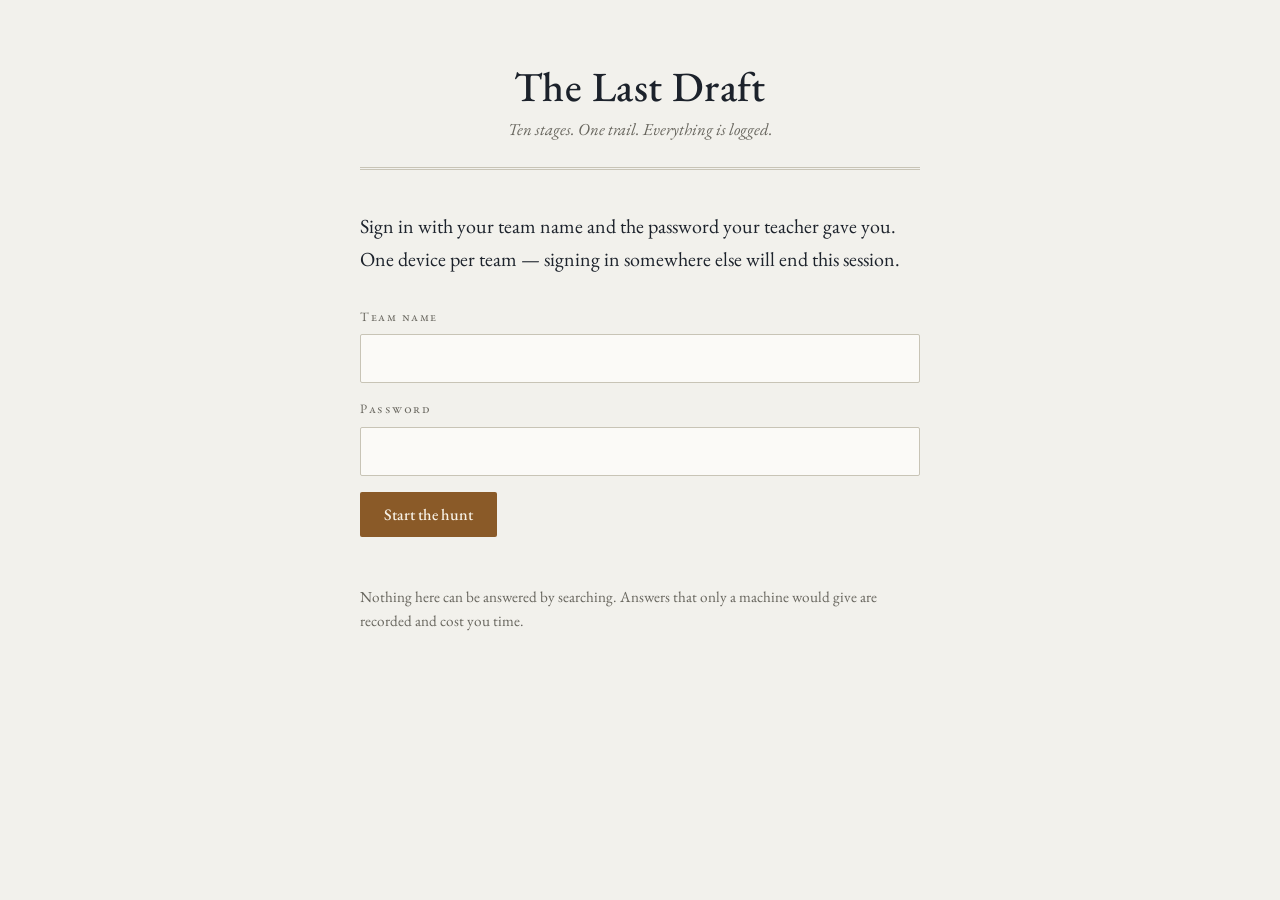
==== index.html @ ff6636f3 "Add standings, hunt window controls, and broadcast to all teams Standings: the leaderboard view and " ====
<!doctype html>
<html lang="en-AU">
<head>
<meta charset="utf-8">
<meta name="viewport" content="width=device-width,initial-scale=1">
<meta name="robots" content="noindex">
<title>The Last Draft</title>
<link rel="icon" type="image/svg+xml" href="assets/favicon.svg">
<link rel="preconnect" href="https://fonts.googleapis.com">
<link rel="preconnect" href="https://fonts.gstatic.com" crossorigin>
<link rel="stylesheet" href="https://fonts.googleapis.com/css2?family=EB+Garamond:ital,wght@0,400;0,500;0,600;1,400&family=IBM+Plex+Mono:wght@400;500&display=swap">
<link rel="stylesheet" href="assets/styles.css?v=20">
</head>
<body>
<main>
  <div class="masthead">
    <h1>The Last Draft</h1>
    <p class="sub">Ten stages. One trail. Everything is logged.</p>
  </div>

  <p>Sign in with your team name and the password your teacher gave you.
     One device per team &mdash; signing in somewhere else will end this session.</p>

  <form id="login">
    <label for="team">Team name</label>
    <input id="team" type="text" autocomplete="username" autocapitalize="none" spellcheck="false" required>
    <label for="pw" style="margin-top:1rem">Password</label>
    <input id="pw" type="password" autocomplete="current-password" required>
    <div class="row"><button type="submit">Start the hunt</button></div>
  </form>

  <div id="msg"></div>

  <p class="aside" style="margin-top:3rem">Nothing here can be answered by searching.
     Answers that only a machine would give are recorded and cost you time.</p>
</main>

<script type="module">
import { sb, slugToEmail } from './assets/config.js?v=12';
const msg = document.getElementById('msg');

const { data: { session } } = await sb.auth.getSession();
if (session) {
  // A previous session exists (e.g. teacher account). Sign out so the
  // student can log in fresh.
  await sb.auth.signOut();
}

document.getElementById('login').addEventListener('submit', async e => {
  e.preventDefault();
  msg.innerHTML = '';
  const email = slugToEmail(document.getElementById('team').value);
  const password = document.getElementById('pw').value;
  const { error } = await sb.auth.signInWithPassword({ email, password });
  if (error) {
    msg.innerHTML = '<div class="notice bad">That team name and password do not match. Check the card you were given.</div>';
    return;
  }
  location.href = 'hunt.html';
});
</script>
</body>
</html>
---- assets/styles.css ----
:root{
  --ground:#F2F1EC;
  --panel:#E7E5DD;
  --edge:#C8C4B6;
  --ink:#1C222B;
  --muted:#67655D;
  --brass:#8A5A28;
  --brass-ink:#F7F1E6;
  --alarm:#8C2F2A;
  --ok:#4A6B45;
  --card:#FBFAF7;
  --serif:'EB Garamond',Georgia,'Times New Roman',serif;
  --mono:'IBM Plex Mono',ui-monospace,'SFMono-Regular',Menlo,monospace;
  --radius:2px;
}

@media(prefers-color-scheme:dark){
  :root:not([data-theme="light"]){
    --ground:#15161A;
    --panel:#1E1F24;
    --edge:#34353C;
    --ink:#E7E5DF;
    --muted:#918F8A;
    --brass:#D9A85E;
    --brass-ink:#15161A;
    --alarm:#E08277;
    --ok:#8FB584;
    --card:#1A1B20;
  }
}

*{box-sizing:border-box}
html,body{margin:0;padding:0}
body{
  background:var(--ground);
  color:var(--ink);
  font-family:var(--serif);
  font-size:20px;
  line-height:1.62;
  font-weight:400;
  -webkit-font-smoothing:antialiased;
}
main{max-width:38rem;margin:0 auto;padding:4rem 1.5rem 7rem}
a{color:var(--brass)}

h1{font-size:2.6rem;font-weight:500;line-height:1.1;margin:0 0 .4rem;letter-spacing:.01em}
h2{font-size:1.35rem;font-weight:600;margin:2.5rem 0 .5rem;letter-spacing:.01em}
p{margin:0 0 1rem}

/* Title-page device: a thick rule over a hairline */
.masthead{text-align:center;margin-bottom:2.5rem;padding-bottom:1.5rem;
  border-bottom:3px double var(--edge)}
.masthead .sub{color:var(--muted);font-style:italic;margin:0;font-size:1.05rem}

/* Chapter initial: the numeral sits in a ruled roundel */
.numeral{
  font-size:2.6rem;
  line-height:1;
  font-weight:500;
  color:var(--brass);
  border:1px solid var(--brass);
  border-radius:50%;
  width:5rem;height:5rem;
  display:flex;align-items:center;justify-content:center;
  margin:0 auto 1.25rem;
  letter-spacing:.04em;
  padding-left:.04em;
}
.of{display:block;text-align:center;font-size:.8rem;color:var(--muted);
    font-variant:small-caps;letter-spacing:.14em;margin:-.5rem 0 1.75rem}
.stagehead{text-align:center}
.stagehead h2{margin-top:0;font-size:1.75rem;font-weight:500}
.stagehead .aside{font-style:italic}
.rule{border:0;border-top:1px solid var(--edge);width:5rem;margin:2rem auto}

.body p{max-width:34rem}
.body p:first-of-type::first-letter{font-size:3.4rem;line-height:.78;float:left;
  padding:.1rem .4rem 0 0;color:var(--brass);font-weight:500}
.verse{margin:1.75rem 0 1.75rem 2rem;font-style:italic;color:var(--ink)}
.gap{display:inline-block;min-width:4.5rem;border-bottom:1px solid var(--brass);
     text-align:center;font-family:var(--mono);font-size:.7rem;color:var(--brass);font-style:normal}
.who{font-weight:600;font-style:normal;margin-bottom:.15rem;font-variant:small-caps;
     letter-spacing:.06em}
.ref{font-family:var(--mono);font-size:.9rem;color:var(--brass);letter-spacing:.02em}
.aside{color:var(--muted);font-size:.95rem}

.teacher-grid{display:flex;gap:.6rem;flex-wrap:nowrap;margin:1.5rem 0}
.teacher-grid figure{margin:0;flex:1 1 0;min-width:0}
.teacher-grid img{width:100%;border-radius:var(--radius);border:1px solid var(--edge);display:block}
@media(max-width:30rem){.teacher-grid{flex-wrap:wrap}.teacher-grid figure{flex:1 1 45%}}

/* Standings */
.board{max-width:38rem;margin:3rem auto 0;padding:0 1.5rem}
.board h2{font-size:1rem;font-variant:small-caps;letter-spacing:.12em;color:var(--muted);
          font-weight:600;margin:0 0 .75rem;border-bottom:1px solid var(--edge);padding-bottom:.4rem}
.board-row{display:flex;gap:.75rem;align-items:baseline;padding:.4rem 0;
           border-bottom:1px solid var(--edge);font-size:.95rem}
.board-row:last-child{border-bottom:0}
.board-pos{font-family:var(--mono);font-size:.75rem;color:var(--muted);min-width:1.5rem}
.board-name{flex:1;min-width:0;overflow:hidden;text-overflow:ellipsis;white-space:nowrap}
.board-stage{font-family:var(--mono);font-size:.78rem;color:var(--muted)}
.board-row.you .board-name{font-weight:600;color:var(--brass)}
.board-row.you .board-pos{color:var(--brass)}

.chat{max-width:38rem;margin:0 auto 3rem;padding:0 1.5rem}
.chat #chat-toggle{width:100%}
.chat #chat-panel{border:1px solid var(--edge);background:var(--panel);margin-top:.75rem;padding:1rem}
.chat-log{max-height:14rem;overflow-y:auto;display:flex;flex-direction:column;gap:.75rem;margin-bottom:.75rem}
.chat-msg{padding:.5rem 0 .5rem .75rem;border-left:2px solid var(--edge);font-size:.92rem}
.chat-msg.team{border-left-color:var(--edge)}
.chat-msg.teacher{border-left-color:var(--brass)}
.chat-msg .who{display:block;font-size:.72rem;margin-bottom:.15rem}
.chat-msg time{display:inline-block;font-size:.7rem;color:var(--muted);margin-left:.5rem;font-style:italic}
#chat-form{margin-top:0}
#chat-form input{flex:1}

/* Answer */
form{margin-top:2rem}
label{display:block;font-size:.8rem;color:var(--muted);margin-bottom:.4rem;
      font-variant:small-caps;letter-spacing:.12em}
input[type=text],input[type=password],input[type=datetime-local],input[type=number]{
  width:100%;background:var(--card);border:1px solid var(--edge);color:var(--ink);
  font-family:var(--mono);font-size:1rem;padding:.85rem 1rem;border-radius:var(--radius);
}
input:focus-visible,button:focus-visible,select:focus-visible{
  outline:2px solid var(--brass);outline-offset:2px}
button{
  font-family:var(--serif);font-size:1rem;background:var(--brass);color:var(--brass-ink);
  border:0;padding:.75rem 1.5rem;border-radius:var(--radius);cursor:pointer;font-weight:500;
  transition:filter .15s ease;
}
button:hover:not(:disabled){filter:brightness(1.12)}
button.quiet{background:transparent;color:var(--ink);border:1px solid var(--edge)}
button.quiet:hover:not(:disabled){background:var(--panel);filter:none}
button:disabled{opacity:.4;cursor:not-allowed}
.row{display:flex;gap:.75rem;flex-wrap:wrap;align-items:center;margin-top:1rem}

.notice{padding:.85rem 1rem;border-left:3px solid var(--edge);background:var(--panel);margin:1.5rem 0}
.notice.bad{border-color:var(--alarm)}
.notice.good{border-color:var(--ok)}
.notice.hint{border-color:var(--brass)}

.status{display:flex;gap:1.5rem;font-size:.85rem;color:var(--muted);
        border-top:1px solid var(--edge);margin-top:3.5rem;padding-top:1rem;flex-wrap:wrap;
        font-style:italic}

/* Grid puzzle */
.clues{list-style:none;padding:0;margin:1.5rem 0}
.clues li{padding:.5rem .75rem;border-left:2px solid var(--edge);margin-bottom:.4rem;cursor:pointer;
          font-size:.95rem;user-select:none;transition:background .12s ease,border-color .12s ease}
.clues li:hover{background:var(--panel);border-color:var(--brass)}
.clues li.used{color:var(--muted);text-decoration:line-through;border-color:var(--brass)}
.clues li.used:hover{background:transparent}
table.grid{width:100%;border-collapse:collapse;margin:1.5rem 0}
table.grid th{font-size:.8rem;font-family:var(--mono);color:var(--muted);font-weight:400;
              text-align:left;padding:.4rem}
table.grid td{padding:.3rem}
table.grid select{width:100%;background:var(--card);border:1px solid var(--edge);color:var(--ink);
                  font-family:var(--serif);font-size:.95rem;padding:.5rem;border-radius:var(--radius)}

/* Teacher */
.wide{max-width:78rem}
.table-scroll{overflow-x:auto}
table.teams{width:100%;border-collapse:collapse;font-size:.95rem}
table.teams th{text-align:left;font-family:var(--mono);font-size:.75rem;color:var(--muted);
               font-weight:400;border-bottom:1px solid var(--edge);padding:.5rem .6rem;white-space:nowrap}
table.teams td{border-bottom:1px solid var(--edge);padding:.6rem;white-space:nowrap}
table.teams tr.flagged td{background:rgba(140,47,42,.10)}
table.teams tr:hover td{background:var(--panel)}
table.teams tr.flagged:hover td{background:rgba(140,47,42,.16)}
.chip{font-family:var(--mono);font-size:.7rem;padding:.15rem .45rem;border:1px solid var(--edge)}
.chip.alert{border-color:var(--alarm);color:var(--alarm)}
.log{font-family:var(--mono);font-size:.78rem;line-height:1.8;max-height:22rem;overflow:auto}
.log .alert{color:var(--alarm)}
.log .warn{color:var(--brass)}
.log time{color:var(--muted);margin-right:.6rem}
.cols{display:grid;grid-template-columns:1fr;gap:2.5rem}
@media(min-width:60rem){.cols{grid-template-columns:2fr 1fr}}

.tabs{display:flex;gap:.5rem;margin-bottom:2rem;border-bottom:1px solid var(--edge);padding-bottom:.75rem}
.tab{background:transparent;color:var(--muted);border:1px solid var(--edge);padding:.5rem 1.25rem;font-size:.9rem;
     cursor:pointer;transition:background .12s ease}
.tab:hover:not(.active){background:var(--panel)}
.tab.active{background:var(--brass);color:var(--brass-ink);border-color:var(--brass)}
.editor-section{max-width:52rem}
.editor-cols{display:grid;grid-template-columns:1fr;gap:2rem}
@media(min-width:72rem){.editor-cols{grid-template-columns:1fr 1fr}}
.editor-form{min-width:0}
.editor-preview{min-width:0}
.preview-frame{
  border:1px solid var(--edge);background:var(--card);
  padding:2rem 1.75rem;border-radius:var(--radius);
  font-family:var(--serif);font-size:1rem;
  max-height:70vh;overflow-y:auto;
}

/* Themed confirm/prompt replacement */
.modal-backdrop{
  position:fixed;inset:0;background:rgba(0,0,0,.45);
  display:flex;align-items:center;justify-content:center;padding:1.5rem;z-index:100;
}
.modal{
  background:var(--ground);border:1px solid var(--edge);border-radius:var(--radius);
  max-width:26rem;width:100%;padding:1.75rem;
}
.modal h2{margin:0 0 .75rem;font-size:1.2rem}
.modal p{color:var(--muted)}
.modal input[type=text]{margin-top:.25rem}
.modal .row{margin-top:1.25rem}

@media(prefers-reduced-motion:no-preference){
  .reveal{animation:rise .5s ease-out}
  @keyframes rise{from{opacity:0;transform:translateY(6px)}to{opacity:1;transform:none}}
}
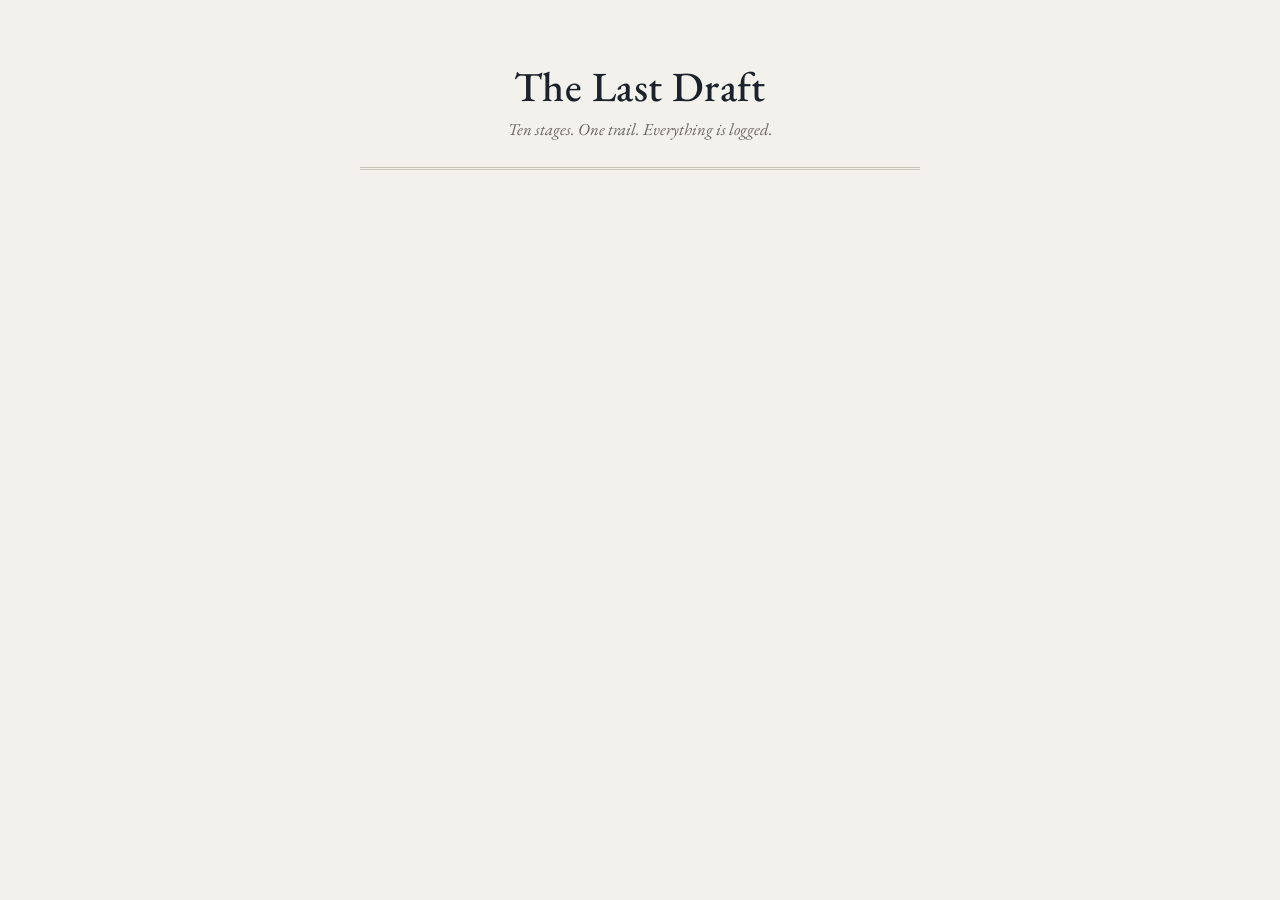
==== commit 4e90e3d7: "Window toggle, pre-login countdown, on-screen announcements Window toggle: "enabled" previously just" ====
--- a/index.html
+++ b/index.html
@@ -9,7 +9,7 @@
 <link rel="preconnect" href="https://fonts.googleapis.com">
 <link rel="preconnect" href="https://fonts.gstatic.com" crossorigin>
 <link rel="stylesheet" href="https://fonts.googleapis.com/css2?family=EB+Garamond:ital,wght@0,400;0,500;0,600;1,400&family=IBM+Plex+Mono:wght@400;500&display=swap">
-<link rel="stylesheet" href="assets/styles.css?v=20">
+<link rel="stylesheet" href="assets/styles.css?v=25">
 </head>
 <body>
 <main>
@@ -18,25 +18,30 @@
     <p class="sub">Ten stages. One trail. Everything is logged.</p>
   </div>
 
-  <p>Sign in with your team name and the password your teacher gave you.
-     One device per team &mdash; signing in somewhere else will end this session.</p>
+  <div id="gate" hidden></div>
 
-  <form id="login">
-    <label for="team">Team name</label>
-    <input id="team" type="text" autocomplete="username" autocapitalize="none" spellcheck="false" required>
-    <label for="pw" style="margin-top:1rem">Password</label>
-    <input id="pw" type="password" autocomplete="current-password" required>
-    <div class="row"><button type="submit">Start the hunt</button></div>
-  </form>
+  <div id="signin" hidden>
+    <p>Sign in with your team name and the password your teacher gave you.
+       One device per team &mdash; signing in somewhere else will end this session.</p>
 
-  <div id="msg"></div>
+    <form id="login">
+      <label for="team">Team name</label>
+      <input id="team" type="text" autocomplete="username" autocapitalize="none" spellcheck="false" required>
+      <label for="pw" style="margin-top:1rem">Password</label>
+      <input id="pw" type="password" autocomplete="current-password" required>
+      <div class="row"><button type="submit">Start the hunt</button></div>
+    </form>
 
-  <p class="aside" style="margin-top:3rem">Nothing here can be answered by searching.
-     Answers that only a machine would give are recorded and cost you time.</p>
+    <div id="msg"></div>
+
+    <p class="aside" style="margin-top:3rem">Nothing here can be answered by searching.
+       Answers that only a machine would give are recorded and cost you time.</p>
+  </div>
 </main>
 
 <script type="module">
 import { sb, slugToEmail } from './assets/config.js?v=12';
+import { startCountdown } from './assets/countdown.js?v=1';
 const msg = document.getElementById('msg');
 
 const { data: { session } } = await sb.auth.getSession();
@@ -44,6 +49,23 @@
   // A previous session exists (e.g. teacher account). Sign out so the
   // student can log in fresh.
   await sb.auth.signOut();
+}
+
+// Before the window opens the page is a countdown, not a login box.
+function showSignin() {
+  document.getElementById('gate').hidden = true;
+  document.getElementById('signin').hidden = false;
+}
+
+const { data: w, error: wErr } = await sb.rpc('get_hunt_window');
+if (wErr || !w || w.open_now || !w.opens_at) {
+  // If the window cannot be read for any reason, fall back to letting teams in
+  // rather than locking everyone out of a hunt that is running.
+  showSignin();
+} else {
+  const gate = document.getElementById('gate');
+  gate.hidden = false;
+  startCountdown(gate, w.opens_at, w.server_now, showSignin);
 }
 
 document.getElementById('login').addEventListener('submit', async e => {
--- a/assets/styles.css
+++ b/assets/styles.css
@@ -89,8 +89,40 @@
 .teacher-grid img{width:100%;border-radius:var(--radius);border:1px solid var(--edge);display:block}
 @media(max-width:30rem){.teacher-grid{flex-wrap:wrap}.teacher-grid figure{flex:1 1 45%}}
 
-/* Standings */
-.board{max-width:38rem;margin:3rem auto 0;padding:0 1.5rem}
+/* Countdown before the hunt opens */
+.countdown{text-align:center;padding:2rem 0 1rem}
+.cd-lead{font-variant:small-caps;letter-spacing:.16em;font-size:.9rem;color:var(--muted);margin:0 0 1.5rem}
+.cd-units{display:flex;justify-content:center;gap:.75rem;flex-wrap:wrap}
+.cd-unit{display:flex;flex-direction:column;align-items:center;gap:.5rem}
+.cd-n{font-size:2.8rem;line-height:1;font-weight:500;color:var(--brass);
+      border:1px solid var(--brass);border-radius:var(--radius);
+      padding:.75rem .6rem;min-width:4.2rem;font-variant-numeric:tabular-nums}
+.cd-l{font-size:.7rem;font-variant:small-caps;letter-spacing:.14em;color:var(--muted)}
+.cd-when{font-style:italic;color:var(--muted);margin:0}
+@media(max-width:26rem){
+  .cd-n{font-size:2rem;min-width:3.2rem;padding:.55rem .4rem}
+}
+
+/* Announcement raised over the page */
+.announce{position:fixed;inset:0;background:rgba(0,0,0,.5);z-index:200;
+          display:flex;align-items:center;justify-content:center;padding:1.5rem}
+.announce-card{background:var(--ground);border:1px solid var(--brass);
+               border-radius:var(--radius);max-width:26rem;width:100%;padding:1.75rem}
+.announce-from{font-variant:small-caps;letter-spacing:.14em;font-size:.75rem;
+               color:var(--brass);margin:0 0 .6rem}
+.announce-body{font-size:1.05rem;margin:0}
+.announce .row{margin-top:1.5rem}
+.chat-msg.announcement{border-left-color:var(--brass);background:var(--panel)}
+.chat-msg.announcement .who{color:var(--brass)}
+
+/* Checkbox that reads as a control rather than a stray tick */
+.tickbox{display:flex;align-items:center;gap:.5rem;margin:0;font-size:.9rem;
+         letter-spacing:0;color:var(--ink);text-transform:none;cursor:pointer}
+.tickbox input{width:1rem;height:1rem;accent-color:var(--brass);cursor:pointer}
+
+/* Standings. Sits inside main, which already caps the column and pads it,
+   so it must not re-apply either or it ends up inset from the stage text. */
+.board{margin:3rem 0 0}
 .board h2{font-size:1rem;font-variant:small-caps;letter-spacing:.12em;color:var(--muted);
           font-weight:600;margin:0 0 .75rem;border-bottom:1px solid var(--edge);padding-bottom:.4rem}
 .board-row{display:flex;gap:.75rem;align-items:baseline;padding:.4rem 0;
@@ -102,7 +134,7 @@
 .board-row.you .board-name{font-weight:600;color:var(--brass)}
 .board-row.you .board-pos{color:var(--brass)}
 
-.chat{max-width:38rem;margin:0 auto 3rem;padding:0 1.5rem}
+.chat{margin:2.5rem 0 0}
 .chat #chat-toggle{width:100%}
 .chat #chat-panel{border:1px solid var(--edge);background:var(--panel);margin-top:.75rem;padding:1rem}
 .chat-log{max-height:14rem;overflow-y:auto;display:flex;flex-direction:column;gap:.75rem;margin-bottom:.75rem}
@@ -121,6 +153,12 @@
 input[type=text],input[type=password],input[type=datetime-local],input[type=number]{
   width:100%;background:var(--card);border:1px solid var(--edge);color:var(--ink);
   font-family:var(--mono);font-size:1rem;padding:.85rem 1rem;border-radius:var(--radius);
+}
+/* Without this a bare <select> falls back to the native white control,
+   which is glaring against the dark palette. */
+select{
+  background:var(--card);border:1px solid var(--edge);color:var(--ink);
+  font-family:var(--serif);font-size:.95rem;padding:.5rem;border-radius:var(--radius);
 }
 input:focus-visible,button:focus-visible,select:focus-visible{
   outline:2px solid var(--brass);outline-offset:2px}
@@ -182,6 +220,35 @@
      cursor:pointer;transition:background .12s ease}
 .tab:hover:not(.active){background:var(--panel)}
 .tab.active{background:var(--brass);color:var(--brass-ink);border-color:var(--brass)}
+/* Which stages still need work */
+.readiness{border:1px solid var(--edge);background:var(--panel);padding:1rem 1.25rem;
+           margin-bottom:1.5rem;max-width:52rem}
+.readiness h2{margin:0 0 .75rem;font-size:.95rem;font-variant:small-caps;
+              letter-spacing:.1em;color:var(--muted)}
+.readiness-list{display:flex;flex-direction:column;gap:.25rem}
+.readiness-row{display:flex;align-items:center;gap:.75rem;width:100%;text-align:left;
+               background:transparent;border:0;border-left:2px solid var(--alarm);
+               padding:.4rem .6rem;cursor:pointer;font-family:var(--serif);
+               font-size:.9rem;color:var(--ink)}
+.readiness-row:hover{background:var(--ground)}
+.readiness-row.done{border-left-color:var(--ok);opacity:.65}
+.readiness-n{font-family:var(--mono);font-size:.75rem;color:var(--muted);min-width:1.5rem}
+.readiness-title{flex:1;min-width:0;overflow:hidden;text-overflow:ellipsis;white-space:nowrap}
+.readiness-tags{display:flex;gap:.3rem;flex-wrap:wrap}
+
+/* Style reference beside the body box */
+.cheats{margin-top:1rem;border:1px solid var(--edge);padding:.6rem .8rem;background:var(--panel)}
+.cheats summary{cursor:pointer;font-size:.85rem;font-variant:small-caps;letter-spacing:.08em;
+                color:var(--muted)}
+.cheats .aside{margin:.6rem 0 .5rem;font-size:.8rem}
+.cheat{display:flex;gap:.75rem;align-items:baseline;width:100%;text-align:left;
+       background:transparent;border:0;border-bottom:1px solid var(--edge);
+       padding:.35rem .2rem;cursor:pointer;color:var(--ink);font-family:var(--serif)}
+.cheat:last-child{border-bottom:0}
+.cheat:hover{background:var(--ground)}
+.cheat code{font-family:var(--mono);font-size:.75rem;color:var(--brass);min-width:6.5rem}
+.cheat span{font-size:.82rem;color:var(--muted)}
+
 .editor-section{max-width:52rem}
 .editor-cols{display:grid;grid-template-columns:1fr;gap:2rem}
 @media(min-width:72rem){.editor-cols{grid-template-columns:1fr 1fr}}
@@ -189,10 +256,22 @@
 .editor-preview{min-width:0}
 .preview-frame{
   border:1px solid var(--edge);background:var(--card);
-  padding:2rem 1.75rem;border-radius:var(--radius);
-  font-family:var(--serif);font-size:1rem;
-  max-height:70vh;overflow-y:auto;
-}
+  padding:1.25rem;border-radius:var(--radius);
+  font-family:var(--serif);
+  max-height:70vh;overflow:auto;
+}
+/* Rendered at the student's true column and type size, then scaled to fit,
+   so line breaks and the drop cap match what a team actually sees. */
+.preview-scale{overflow:hidden}
+.preview-page{width:35rem;font-size:20px;line-height:1.62;transform-origin:top left}
+
+/* Per-team drill-down */
+.history{border:1px solid var(--edge);background:var(--panel);padding:1rem 1.25rem;margin-top:1.5rem}
+.history h2{margin-top:0}
+.history .sub-h{font-size:.9rem;font-variant:small-caps;letter-spacing:.1em;
+                color:var(--muted);margin:1.25rem 0 .5rem}
+td.acts{white-space:nowrap}
+td.acts button{margin-right:.25rem}
 
 /* Themed confirm/prompt replacement */
 .modal-backdrop{
